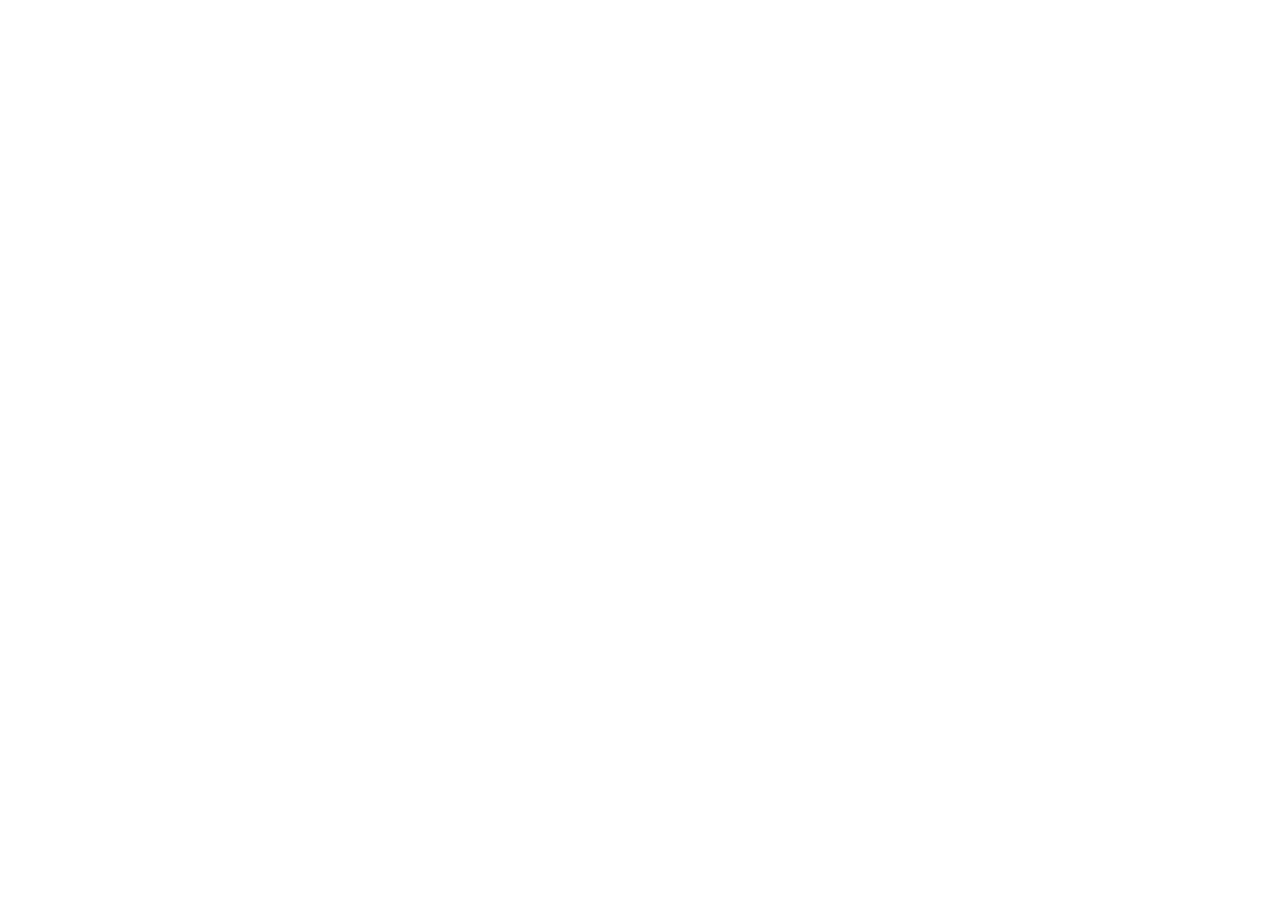
==== index.html @ d758c3ce "Add files via upload" ====
<!DOCTYPE html>
<html lang="en">
<head>
  <meta charset="UTF-8" />
  <meta name="viewport" content="width=device-width, initial-scale=1.0" />
  <title>Rockdale MSP Launch Tracker</title>
  <script src="https://cdn.tailwindcss.com"></script>
  <script crossorigin src="https://unpkg.com/react@18/umd/react.production.min.js"></script>
  <script crossorigin src="https://unpkg.com/react-dom@18/umd/react-dom.production.min.js"></script>
  <script src="https://unpkg.com/@babel/standalone/babel.min.js"></script>
  <style>
    :root { color-scheme: light dark; }
    body { margin: 0; font-family: Inter, ui-sans-serif, system-ui, -apple-system, BlinkMacSystemFont, "Segoe UI", sans-serif; }
    .ring { transform: rotate(-90deg); }
    .confetti-piece { position: fixed; top: -12px; width: 8px; height: 14px; opacity: .9; animation: fall 1100ms linear forwards; z-index: 9999; }
    @keyframes fall { to { transform: translateY(105vh) rotate(540deg); opacity: 0; } }
    @media print {
      .no-print { display: none !important; }
      body { background: white !important; color: black !important; }
      .print-card { break-inside: avoid; border: 1px solid #ddd !important; box-shadow: none !important; }
    }
  </style>
</head>
<body>
  <div id="root"></div>
  <script type="text/babel">
    const { useEffect, useMemo, useState } = React;
    const STORAGE_KEY = "rockdale-msp-launch-v1";

    const todayISO = () => new Date().toISOString().slice(0,10);
    const addDays = (iso, days) => {
      const d = new Date(iso + "T12:00:00");
      d.setDate(d.getDate() + days);
      return d.toISOString().slice(0,10);
    };
    const money = n => Number(n || 0).toLocaleString(undefined, { style: "currency", currency: "USD", maximumFractionDigits: 0 });
    const pct = (done, total) => total ? Math.round((done / total) * 100) : 0;

    const baseWeeks = [
      { id: 1, month: 1, title: "Legal & Business Setup", tasks: ["File Texas LLC", "Register EIN", "Open business checking account", "Secure GL + E&O insurance", "Purchase domain", "Set up Google Workspace", "Send MSA/SLA templates to attorney", "Contact Rockdale MDD", "Create bilingual business cards", "Contact Temple SBDC"] },
      { id: 2, month: 1, title: "Software Stack Setup", tasks: ["Create Pax8 distributor account", "Create HubSpot CRM account", "Set up QuickBooks Online", "Start Syncro trial", "Start Huntress trial / partner signup", "Order Acronis through Pax8", "Sign up for DNSFilter MSP account", "Sign up for Hudu", "Install Syncro agent on your own machines", "Test Huntress deployment through Syncro"] },
      { id: 3, month: 1, title: "Service Packages & Pricing", tasks: ["Define 2–3 service tiers", "Create Industrial Onboarding package", "Build one-page print brochure", "Confirm 60-mile service radius", "Choose primary niche vertical", "Write onboarding checklist", "Configure Syncro billing templates", "Configure HubSpot pipeline stages", "Draft proposal template"] },
      { id: 4, month: 1, title: "Go-to-Market & Local Outreach", tasks: ["Launch 5-page website", "Claim Google Business Profile", "Join Rockdale Chamber", "Contact Milam County EDC", "Contact Temple SBDC", "Build 40–60 prospect list", "Begin LinkedIn outreach", "Schedule 5–10 discovery calls", "Order vehicle branding design"] },
      { id: 5, month: 2, title: "Close First Clients", tasks: ["Run discovery calls", "Document prospect pain points", "Send proposals", "Target 1–3 signed agreements", "Prioritize construction, medical/dental, school-adjacent vendors", "Collect signed contracts", "Set up automated billing", "Set up ACH auto-pay", "Move won clients into Syncro"] },
      { id: 6, month: 2, title: "Onboard & Deliver", tasks: ["Perform on-site onboarding", "Deploy Syncro RMM agents", "Deploy Huntress EDR", "Deploy DNSFilter", "Deploy Acronis backup", "Verify first backup restore", "Document client environment in Hudu", "Run initial security assessment", "Document legacy hardware/software risks"] },
      { id: 7, month: 2, title: "Processes & Automation", tasks: ["Build Syncro patching policy", "Configure Huntress alert policies", "Create monthly client report template", "Build ticket triage SOP", "Create severity/response matrix", "Build Industrial IT pitch deck", "Attend Cameron/Taylor business events", "Add runbooks to Hudu", "Document Syncro automation scripts"] },
      { id: 8, month: 2, title: "Review & Scale Plan", tasks: ["Deliver first client QBR / 30-day check-in", "Ask for referrals", "Review MRR vs. stack costs", "Cut unused tools", "Assess solo endpoint capacity", "Plan first subcontractor or part-time tech", "Research A&M-Central Texas / Temple College candidates", "Update HubSpot with referrals", "Evaluate future NinjaOne + HaloPSA upgrade path"] }
    ];

    const baseBudget = [
      ["Texas LLC formation", 300, "one-time"], ["EIN registration", 0, "one-time"], ["Business insurance setup", 167, "monthly"], ["Domain + Google Workspace", 120, "yearly"], ["Business checking", 0, "one-time"], ["MSA/SLA attorney review", 350, "one-time"], ["Vehicle vinyl / branding", 1000, "one-time"], ["Website/domain/hosting", 200, "one-time"], ["Business cards / print collateral", 100, "one-time"], ["Pax8 distributor account", 0, "one-time"],
      ["Syncro", 159, "monthly"], ["Huntress", 150, "monthly"], ["DNSFilter", 150, "monthly"], ["Acronis via Pax8", 25, "monthly"], ["Hudu", 35, "monthly"], ["QuickBooks Online", 35, "monthly"], ["HubSpot CRM", 0, "monthly"], ["Google Workspace Business Starter", 8.4, "monthly"], ["Fuel / vehicle", 225, "monthly"], ["Chamber membership", 25, "monthly"]
    ].map((x, i) => ({ id: crypto.randomUUID(), name: x[0], estimated: x[1], actual: "", cadence: x[2], status: "pending", notes: "" }));

    const baseVendors = ["Pax8", "HubSpot CRM", "QuickBooks Online", "Syncro", "Huntress", "Acronis", "DNSFilter", "Hudu"].map((name, i) => ({ id: i + 1, name, status: "Not Started", signupDate: "", monthlyCost: [0,0,35,159,150,25,150,35][i], notes: "" }));
    const baseForms = ["Master Service Agreement", "Service Level Agreement", "Client Onboarding Questionnaire", "Network & Environment Assessment Form", "Monthly Client Report Template", "New User / Offboarding Request Form", "Incident Response Report", "Change Request / Approval Form"].map((name, i) => ({ id: i + 1, name, status: "Not Created", owner: "Ezekiel", updated: "", notes: "" }));

    const makeInitialState = () => ({
      theme: "dark",
      startDate: todayISO(),
      tasks: Object.fromEntries(baseWeeks.flatMap(w => w.tasks.map((_, i) => [`${w.id}-${i}`, false]))),
      notes: Object.fromEntries(baseWeeks.map(w => [w.id, ""])),
      budget: baseBudget,
      clients: [],
      vendors: baseVendors,
      forms: baseForms,
      lastCelebrated: []
    });

    function Ring({ label, value }) {
      const r = 42, c = 2 * Math.PI * r, dash = c - (value / 100) * c;
      return <div className="flex flex-col items-center gap-2">
        <svg width="112" height="112" className="ring"><circle cx="56" cy="56" r={r} stroke="currentColor" strokeOpacity=".12" strokeWidth="12" fill="none"/><circle cx="56" cy="56" r={r} stroke="currentColor" strokeWidth="12" fill="none" strokeDasharray={c} strokeDashoffset={dash} strokeLinecap="round"/></svg>
        <div className="-mt-20 mb-8 text-2xl font-black">{value}%</div><div className="text-sm font-semibold opacity-80">{label}</div>
      </div>;
    }
    function Progress({ value }) { return <div className="h-3 w-full rounded-full bg-black/10 dark:bg-white/10 overflow-hidden"><div className="h-full rounded-full bg-current" style={{width: `${Math.min(100, value)}%`}} /></div>; }
    function confetti() { for (let i=0;i<60;i++){ const el=document.createElement('div'); el.className='confetti-piece'; el.style.left=Math.random()*100+'vw'; el.style.background=['#22c55e','#38bdf8','#facc15','#f472b6'][i%4]; el.style.animationDelay=Math.random()*300+'ms'; document.body.appendChild(el); setTimeout(()=>el.remove(),1600); } }

    function App() {
      const [state, setState] = useState(() => { try { return JSON.parse(localStorage.getItem(STORAGE_KEY)) || makeInitialState(); } catch { return makeInitialState(); } });
      const [tab, setTab] = useState("Dashboard");
      useEffect(() => localStorage.setItem(STORAGE_KEY, JSON.stringify(state)), [state]);
      useEffect(() => { document.documentElement.classList.toggle('dark', state.theme === 'dark'); }, [state.theme]);

      const stats = useMemo(() => {
        const allTasks = baseWeeks.flatMap(w => w.tasks.map((_, i) => `${w.id}-${i}`));
        const done = allTasks.filter(k => state.tasks[k]).length;
        const m1Keys = baseWeeks.filter(w => w.month === 1).flatMap(w => w.tasks.map((_, i) => `${w.id}-${i}`));
        const m2Keys = baseWeeks.filter(w => w.month === 2).flatMap(w => w.tasks.map((_, i) => `${w.id}-${i}`));
        const mrr = state.clients.reduce((a,c)=>a+Number(c.value||0),0);
        const projected = state.budget.reduce((a,b)=>a+Number(b.estimated||0),0);
        const spent = state.budget.filter(b=>b.status==='paid').reduce((a,b)=>a+Number(b.actual || b.estimated || 0),0);
        return { done, total: allTasks.length, overall: pct(done, allTasks.length), m1: pct(m1Keys.filter(k=>state.tasks[k]).length, m1Keys.length), m2: pct(m2Keys.filter(k=>state.tasks[k]).length, m2Keys.length), mrr, projected, spent };
      }, [state]);

      useEffect(() => {
        const wins = [];
        baseWeeks.forEach(w => { if (pct(w.tasks.filter((_,i)=>state.tasks[`${w.id}-${i}`]).length, w.tasks.length) === 100) wins.push(`week-${w.id}`); });
        [[1100,'break-even'],[3000,'3k'],[8000,'8k']].forEach(([target,id]) => { if (stats.mrr >= target) wins.push(`mrr-${id}`); });
        const fresh = wins.filter(w => !state.lastCelebrated.includes(w));
        if (fresh.length) { confetti(); setState(s => ({...s, lastCelebrated: [...new Set([...s.lastCelebrated, ...fresh])]})); }
      }, [stats.mrr, stats.overall]);

      const update = fn => setState(s => ({...s, ...fn(s)}));
      const tabs = ["Dashboard","Timeline","Budget","MRR","Vendors","Forms","Notes"];
      const downloadJSON = () => { const blob = new Blob([JSON.stringify(state,null,2)], {type:'application/json'}); const a=document.createElement('a'); a.href=URL.createObjectURL(blob); a.download=`rockdale-msp-progress-${todayISO()}.json`; a.click(); URL.revokeObjectURL(a.href); };
      const importJSON = e => { const f=e.target.files[0]; if(!f) return; const r=new FileReader(); r.onload=()=>{ try { setState(JSON.parse(r.result)); } catch { alert('Invalid JSON backup.'); } }; r.readAsText(f); };

      return <main className="min-h-screen bg-slate-100 text-slate-950 dark:bg-slate-950 dark:text-slate-100">
        <header className="sticky top-0 z-20 border-b border-black/10 dark:border-white/10 bg-white/85 dark:bg-slate-950/85 backdrop-blur no-print">
          <div className="mx-auto max-w-7xl px-4 py-4 flex flex-col gap-3 lg:flex-row lg:items-center lg:justify-between">
            <div><h1 className="text-2xl font-black tracking-tight">Rockdale MSP Launch Tracker</h1><p className="text-sm opacity-70">60-day launch plan · localStorage powered · GitHub Pages ready</p></div>
            <div className="flex flex-wrap gap-2">{tabs.map(t=><button key={t} onClick={()=>setTab(t)} className={`rounded-xl px-3 py-2 text-sm font-bold ${tab===t?'bg-slate-950 text-white dark:bg-white dark:text-slate-950':'bg-black/5 dark:bg-white/10'}`}>{t}</button>)}<button onClick={()=>update(s=>({theme:s.theme==='dark'?'light':'dark'}))} className="rounded-xl px-3 py-2 text-sm font-bold bg-black/5 dark:bg-white/10">{state.theme==='dark'?'Light':'Dark'}</button></div>
          </div>
        </header>
        <section className="mx-auto max-w-7xl px-4 py-6 space-y-6">
          <Summary stats={stats} />
          {tab === "Dashboard" && <Dashboard stats={stats} state={state} setTab={setTab} />}
          {tab === "Timeline" && <Timeline state={state} update={update} />}
          {tab === "Budget" && <Budget state={state} update={update} stats={stats} />}
          {tab === "MRR" && <MRR state={state} update={update} stats={stats} />}
          {tab === "Vendors" && <Vendors state={state} update={update} />}
          {tab === "Forms" && <Forms state={state} update={update} />}
          {tab === "Notes" && <Notes state={state} update={update} />}
          <div className="print-card rounded-3xl bg-white dark:bg-white/5 shadow-sm border border-black/5 dark:border-white/10 p-5 no-print">
            <h2 className="text-xl font-black mb-3">Data Controls</h2>
            <p className="text-sm opacity-75 mb-4">Progress is stored only in this browser. Export a JSON backup before switching devices or clearing browser data.</p>
            <div className="flex flex-wrap gap-3"><button onClick={downloadJSON} className="rounded-xl bg-emerald-600 px-4 py-2 font-bold text-white">Export progress JSON</button><label className="rounded-xl bg-sky-600 px-4 py-2 font-bold text-white cursor-pointer">Import progress JSON<input type="file" accept="application/json" onChange={importJSON} className="hidden" /></label><button onClick={()=>window.print()} className="rounded-xl bg-indigo-600 px-4 py-2 font-bold text-white">Print / PDF snapshot</button><button onClick={()=>confirm('Reset all progress?')&&setState(makeInitialState())} className="rounded-xl bg-rose-600 px-4 py-2 font-bold text-white">Reset</button></div>
          </div>
        </section>
      </main>;
    }

    function Summary({stats}) { return <div className="grid gap-4 md:grid-cols-4"><Card title="Overall Progress" value={`${stats.done}/${stats.total}`} sub={`${stats.overall}% complete`} /><Card title="Current MRR" value={money(stats.mrr)} sub={`${pct(stats.mrr,3000)}% of $3K target`} /><Card title="Projected Cost" value={money(stats.projected)} sub="Startup + monthly planning" /><Card title="Paid So Far" value={money(stats.spent)} sub="Marked paid in budget" /></div>; }
    function Card({title,value,sub}) { return <div className="print-card rounded-3xl bg-white dark:bg-white/5 shadow-sm border border-black/5 dark:border-white/10 p-5"><p className="text-sm font-bold opacity-60">{title}</p><p className="text-3xl font-black mt-2">{value}</p><p className="text-sm opacity-70 mt-1">{sub}</p></div>; }
    function Dashboard({stats,state,setTab}) { return <div className="grid gap-6 lg:grid-cols-3"><div className="print-card rounded-3xl bg-white dark:bg-white/5 p-6 border border-black/5 dark:border-white/10 lg:col-span-2"><h2 className="text-xl font-black mb-5">Month Progress</h2><div className="grid gap-6 md:grid-cols-3"><Ring label="Overall" value={stats.overall}/><Ring label="Month 1" value={stats.m1}/><Ring label="Month 2" value={stats.m2}/></div></div><div className="print-card rounded-3xl bg-white dark:bg-white/5 p-6 border border-black/5 dark:border-white/10"><h2 className="text-xl font-black mb-4">MRR Targets</h2><Target label="Break-even" current={stats.mrr} target={1100}/><Target label="Day 60 minimum" current={stats.mrr} target={3000}/><Target label="Stretch target" current={stats.mrr} target={8000}/><button onClick={()=>setTab('MRR')} className="mt-5 rounded-xl bg-slate-950 px-4 py-2 text-white dark:bg-white dark:text-slate-950 font-bold">Log Client</button></div></div>; }
    function Target({label,current,target}) { const v=pct(current,target); return <div className="mb-4"><div className="mb-1 flex justify-between text-sm font-bold"><span>{label}</span><span>{money(current)} / {money(target)}</span></div><Progress value={v}/></div>; }
    function Timeline({state,update}) { return <div className="space-y-5"><div className="print-card rounded-3xl bg-white dark:bg-white/5 p-5 border border-black/5 dark:border-white/10"><label className="font-black">Week 1 Start Date </label><input type="date" value={state.startDate} onChange={e=>update(()=>({startDate:e.target.value}))} className="ml-3 rounded-xl border border-black/10 bg-transparent px-3 py-2" /><p className="mt-2 text-sm opacity-70">Changing Week 1 shifts all downstream weeks automatically.</p></div><div className="grid gap-5 lg:grid-cols-2">{baseWeeks.map(w=><WeekCard key={w.id} week={w} state={state} update={update}/>)}</div></div>; }
    function WeekCard({week,state,update}) { const done=week.tasks.filter((_,i)=>state.tasks[`${week.id}-${i}`]).length; const start=addDays(state.startDate,(week.id-1)*7); const end=addDays(start,6); return <div className="print-card rounded-3xl bg-white dark:bg-white/5 p-5 border border-black/5 dark:border-white/10"><div className="flex justify-between gap-3"><div><p className="text-sm font-bold opacity-60">Week {week.id} · Month {week.month}</p><h3 className="text-xl font-black">{week.title}</h3><p className="text-sm opacity-70">{start} to {end}</p></div><div className="text-right font-black">{done}/{week.tasks.length}</div></div><div className="my-4"><Progress value={pct(done,week.tasks.length)}/></div><div className="space-y-2">{week.tasks.map((t,i)=><label key={t} className="flex gap-3 rounded-xl p-2 hover:bg-black/5 dark:hover:bg-white/10"><input type="checkbox" checked={!!state.tasks[`${week.id}-${i}`]} onChange={e=>update(s=>({tasks:{...s.tasks,[`${week.id}-${i}`]:e.target.checked}}))}/><span>{t}</span></label>)}</div></div>; }
    function Budget({state,update,stats}) { return <div className="print-card rounded-3xl bg-white dark:bg-white/5 p-5 border border-black/5 dark:border-white/10 overflow-x-auto"><h2 className="text-xl font-black mb-4">Budget Tracker</h2><table className="w-full min-w-[820px] text-sm"><thead><tr className="text-left opacity-70"><th>Expense</th><th>Cadence</th><th>Estimated</th><th>Actual</th><th>Status</th><th>Notes</th></tr></thead><tbody>{state.budget.map(b=><tr key={b.id} className="border-t border-black/5 dark:border-white/10"><td className="py-2 font-bold">{b.name}</td><td>{b.cadence}</td><td>{money(b.estimated)}</td><td><input type="number" value={b.actual} onChange={e=>update(s=>({budget:s.budget.map(x=>x.id===b.id?{...x,actual:e.target.value}:x)}))} className="w-24 rounded-lg bg-black/5 dark:bg-white/10 px-2 py-1"/></td><td><select value={b.status} onChange={e=>update(s=>({budget:s.budget.map(x=>x.id===b.id?{...x,status:e.target.value}:x)}))} className="rounded-lg bg-black/5 dark:bg-white/10 px-2 py-1"><option>pending</option><option>paid</option></select></td><td><input value={b.notes} onChange={e=>update(s=>({budget:s.budget.map(x=>x.id===b.id?{...x,notes:e.target.value}:x)}))} className="w-full rounded-lg bg-black/5 dark:bg-white/10 px-2 py-1"/></td></tr>)}</tbody></table><p className="mt-4 font-bold">Projected: {money(stats.projected)} · Paid: {money(stats.spent)}</p></div>; }
    function MRR({state,update,stats}) { const add=()=>update(s=>({clients:[...s.clients,{id:crypto.randomUUID(),name:'',vertical:'construction',endpoints:'',value:'',status:'Prospect',notes:''}]})); return <div className="space-y-5"><div className="print-card rounded-3xl bg-white dark:bg-white/5 p-5 border border-black/5 dark:border-white/10"><h2 className="text-xl font-black mb-4">MRR Tracker</h2><Target label="Break-even" current={stats.mrr} target={1100}/><Target label="$3K Day 60 target" current={stats.mrr} target={3000}/><Target label="$8K stretch target" current={stats.mrr} target={8000}/><button onClick={add} className="mt-3 rounded-xl bg-emerald-600 px-4 py-2 font-bold text-white">Add Client</button></div><div className="grid gap-4">{state.clients.map(c=><div key={c.id} className="print-card rounded-3xl bg-white dark:bg-white/5 p-5 border border-black/5 dark:border-white/10 grid gap-3 md:grid-cols-6"><input placeholder="Client name" value={c.name} onChange={e=>update(s=>({clients:s.clients.map(x=>x.id===c.id?{...x,name:e.target.value}:x)}))} className="rounded-xl bg-black/5 dark:bg-white/10 px-3 py-2 md:col-span-2"/><select value={c.vertical} onChange={e=>update(s=>({clients:s.clients.map(x=>x.id===c.id?{...x,vertical:e.target.value}:x)}))} className="rounded-xl bg-black/5 dark:bg-white/10 px-3 py-2"><option>construction</option><option>medical/dental</option><option>retail</option><option>agriculture</option><option>industrial</option><option>other</option></select><input placeholder="Endpoints" type="number" value={c.endpoints} onChange={e=>update(s=>({clients:s.clients.map(x=>x.id===c.id?{...x,endpoints:e.target.value}:x)}))} className="rounded-xl bg-black/5 dark:bg-white/10 px-3 py-2"/><input placeholder="Monthly $" type="number" value={c.value} onChange={e=>update(s=>({clients:s.clients.map(x=>x.id===c.id?{...x,value:e.target.value}:x)}))} className="rounded-xl bg-black/5 dark:bg-white/10 px-3 py-2"/><select value={c.status} onChange={e=>update(s=>({clients:s.clients.map(x=>x.id===c.id?{...x,status:e.target.value}:x)}))} className="rounded-xl bg-black/5 dark:bg-white/10 px-3 py-2"><option>Prospect</option><option>Proposal Sent</option><option>Signed</option><option>Onboarded</option></select><textarea placeholder="Notes" value={c.notes} onChange={e=>update(s=>({clients:s.clients.map(x=>x.id===c.id?{...x,notes:e.target.value}:x)}))} className="rounded-xl bg-black/5 dark:bg-white/10 px-3 py-2 md:col-span-6"/></div>)}</div></div>; }
    function Vendors({state,update}) { return <Checklist title="Vendor Checklist" items={state.vendors} statuses={["Not Started","Trial","Active","Paused","Rejected"]} update={(items)=>update(()=>({vendors:items}))} fields={["signupDate","monthlyCost","notes"]}/>; }
    function Forms({state,update}) { return <Checklist title="Forms Checklist" items={state.forms} statuses={["Not Created","Draft","Attorney Reviewed","Final","In Use"]} update={(items)=>update(()=>({forms:items}))} fields={["owner","updated","notes"]}/>; }
    function Checklist({title,items,statuses,update,fields}) { const change=(id,k,v)=>update(items.map(x=>x.id===id?{...x,[k]:v}:x)); return <div className="print-card rounded-3xl bg-white dark:bg-white/5 p-5 border border-black/5 dark:border-white/10 overflow-x-auto"><h2 className="text-xl font-black mb-4">{title}</h2><table className="w-full min-w-[760px] text-sm"><thead><tr className="text-left opacity-70"><th>Name</th><th>Status</th>{fields.map(f=><th key={f}>{f}</th>)}</tr></thead><tbody>{items.map(it=><tr key={it.id} className="border-t border-black/5 dark:border-white/10"><td className="py-2 font-bold">{it.name}</td><td><select value={it.status} onChange={e=>change(it.id,'status',e.target.value)} className="rounded-lg bg-black/5 dark:bg-white/10 px-2 py-1">{statuses.map(s=><option key={s}>{s}</option>)}</select></td>{fields.map(f=><td key={f}><input type={f.toLowerCase().includes('date')||f==='updated'?'date':f==='monthlyCost'?'number':'text'} value={it[f]||''} onChange={e=>change(it.id,f,e.target.value)} className="w-full rounded-lg bg-black/5 dark:bg-white/10 px-2 py-1"/></td>)}</tr>)}</tbody></table></div>; }
    function Notes({state,update}) { return <div className="grid gap-5 lg:grid-cols-2">{baseWeeks.map(w=><div key={w.id} className="print-card rounded-3xl bg-white dark:bg-white/5 p-5 border border-black/5 dark:border-white/10"><h3 className="text-xl font-black">Week {w.id}: {w.title}</h3><textarea rows="8" value={state.notes[w.id]||''} onChange={e=>update(s=>({notes:{...s.notes,[w.id]:e.target.value}}))} placeholder="What happened this week? Wins, blockers, lessons learned..." className="mt-3 w-full rounded-2xl bg-black/5 dark:bg-white/10 px-4 py-3"/></div>)}</div>; }

    ReactDOM.createRoot(document.getElementById('root')).render(<App />);
  </script>
</body>
</html>
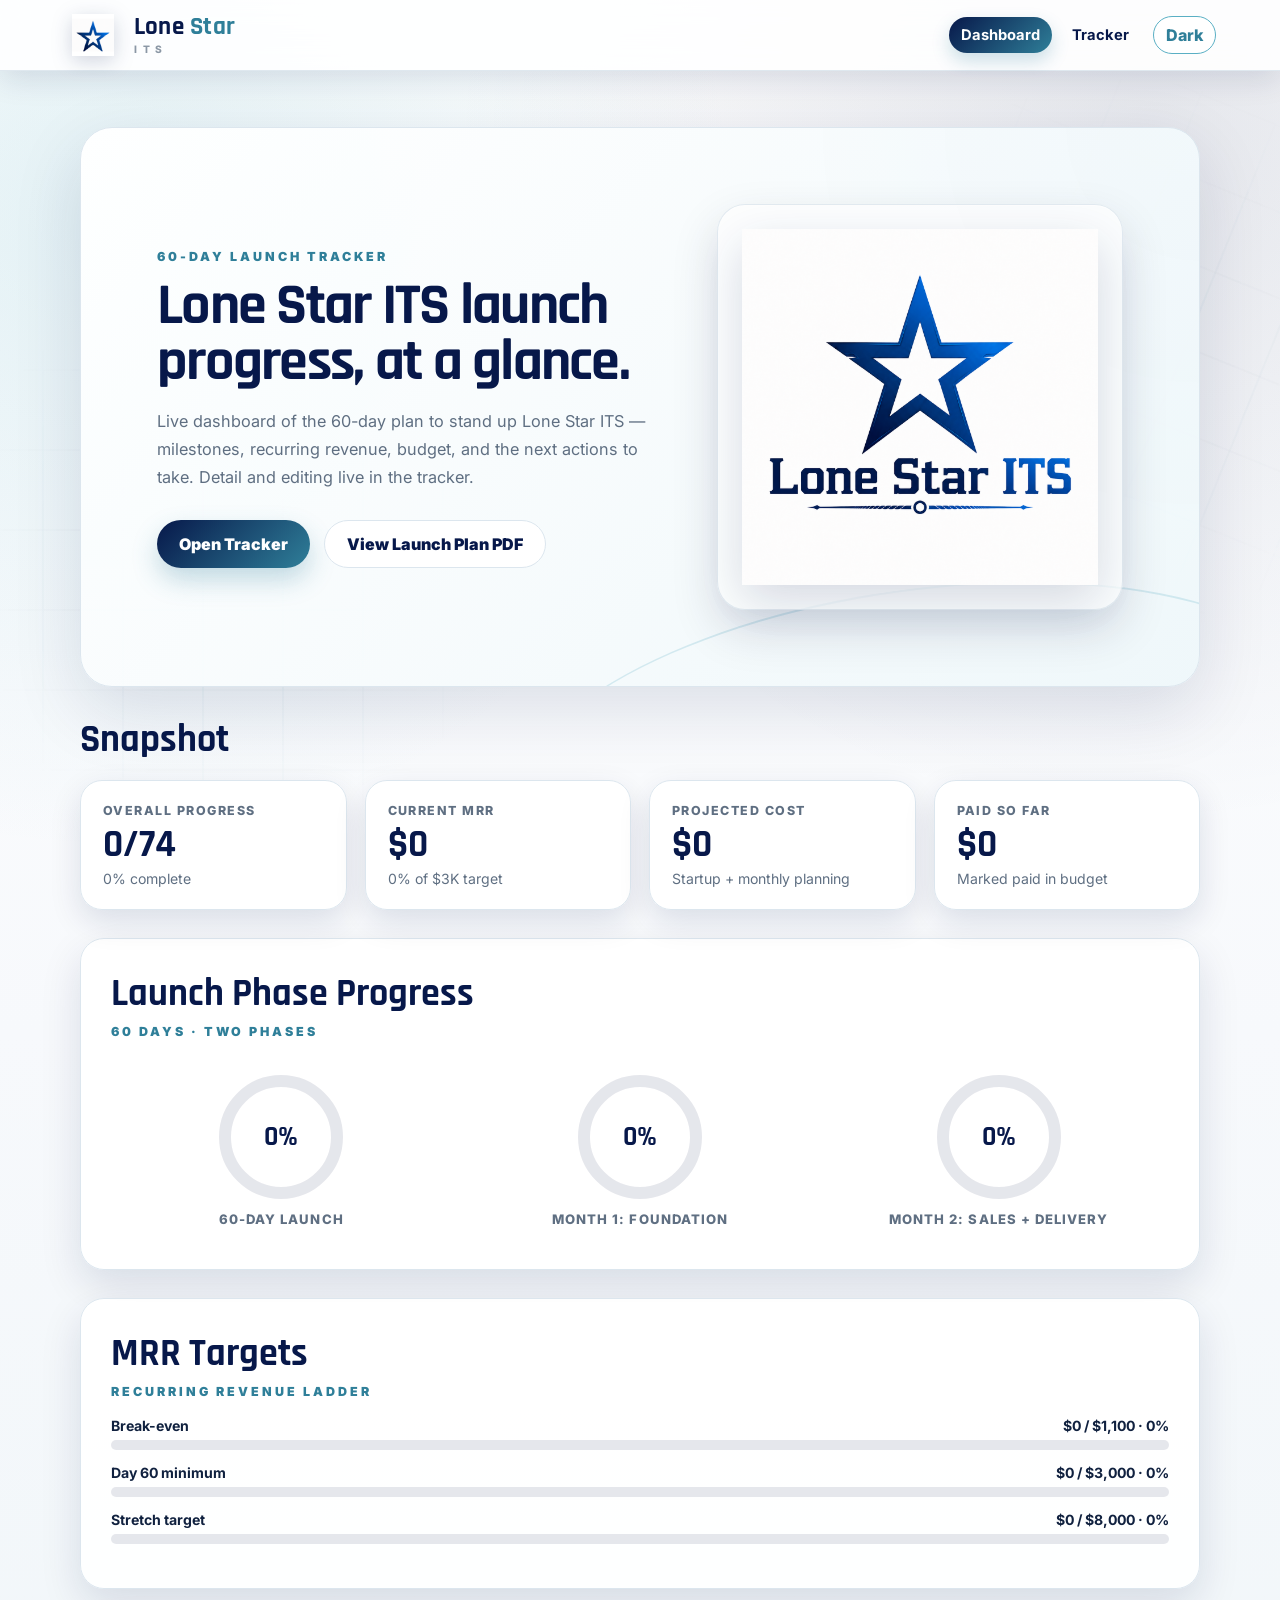
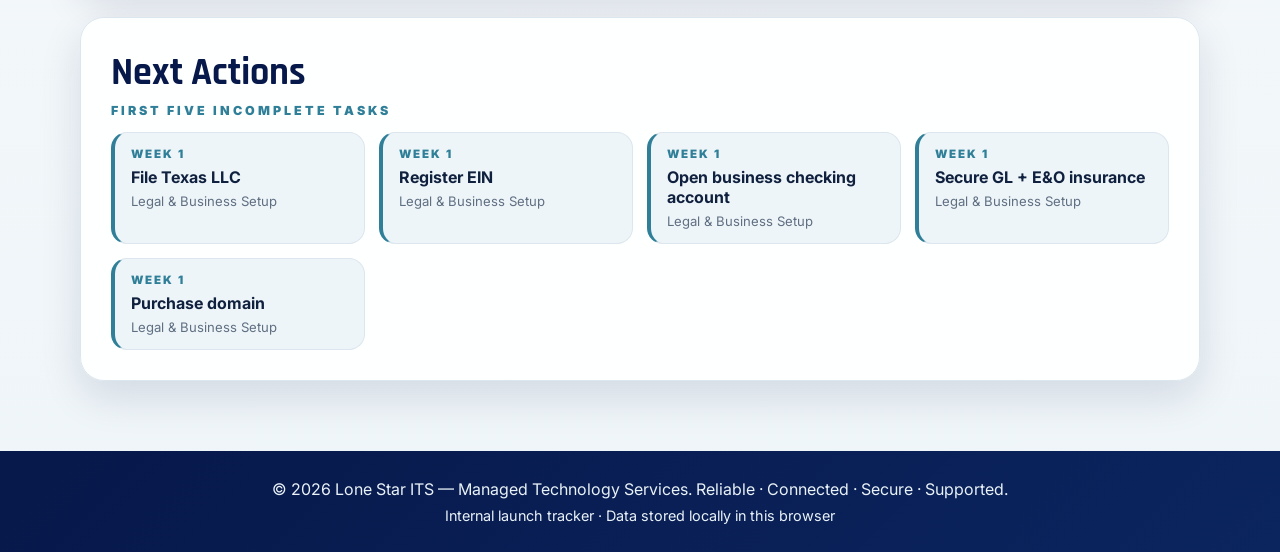
==== commit 79104814: "feat: rebrand to Lone Star ITS and split into dashboard + tracker pages Rebrand the launch tracker f" ====
--- a/index.html
+++ b/index.html
@@ -3,149 +3,235 @@
 <head>
   <meta charset="UTF-8" />
   <meta name="viewport" content="width=device-width, initial-scale=1.0" />
-  <title>Rockdale MSP Launch Tracker</title>
-  <script src="https://cdn.tailwindcss.com"></script>
-  <script crossorigin src="https://unpkg.com/react@18/umd/react.production.min.js"></script>
-  <script crossorigin src="https://unpkg.com/react-dom@18/umd/react-dom.production.min.js"></script>
-  <script src="https://unpkg.com/@babel/standalone/babel.min.js"></script>
-  <style>
-    :root { color-scheme: light dark; }
-    body { margin: 0; font-family: Inter, ui-sans-serif, system-ui, -apple-system, BlinkMacSystemFont, "Segoe UI", sans-serif; }
-    .ring { transform: rotate(-90deg); }
-    .confetti-piece { position: fixed; top: -12px; width: 8px; height: 14px; opacity: .9; animation: fall 1100ms linear forwards; z-index: 9999; }
-    @keyframes fall { to { transform: translateY(105vh) rotate(540deg); opacity: 0; } }
-    @media print {
-      .no-print { display: none !important; }
-      body { background: white !important; color: black !important; }
-      .print-card { break-inside: avoid; border: 1px solid #ddd !important; box-shadow: none !important; }
-    }
-  </style>
+  <title>Lone Star ITS | Launch Tracker Dashboard</title>
+  <meta name="description" content="Internal 60-day launch progress dashboard for Lone Star ITS managed technology services." />
+  <link rel="icon" type="image/png" href="logo-mark.png" />
+  <link href="https://fonts.googleapis.com/css2?family=Inter:wght@400;500;600;700;800&family=Rajdhani:wght@600;700&display=swap" rel="stylesheet">
+  <link rel="stylesheet" href="style.css" />
 </head>
 <body>
-  <div id="root"></div>
-  <script type="text/babel">
-    const { useEffect, useMemo, useState } = React;
-    const STORAGE_KEY = "rockdale-msp-launch-v1";
-
-    const todayISO = () => new Date().toISOString().slice(0,10);
-    const addDays = (iso, days) => {
-      const d = new Date(iso + "T12:00:00");
-      d.setDate(d.getDate() + days);
-      return d.toISOString().slice(0,10);
-    };
-    const money = n => Number(n || 0).toLocaleString(undefined, { style: "currency", currency: "USD", maximumFractionDigits: 0 });
-    const pct = (done, total) => total ? Math.round((done / total) * 100) : 0;
-
-    const baseWeeks = [
-      { id: 1, month: 1, title: "Legal & Business Setup", tasks: ["File Texas LLC", "Register EIN", "Open business checking account", "Secure GL + E&O insurance", "Purchase domain", "Set up Google Workspace", "Send MSA/SLA templates to attorney", "Contact Rockdale MDD", "Create bilingual business cards", "Contact Temple SBDC"] },
-      { id: 2, month: 1, title: "Software Stack Setup", tasks: ["Create Pax8 distributor account", "Create HubSpot CRM account", "Set up QuickBooks Online", "Start Syncro trial", "Start Huntress trial / partner signup", "Order Acronis through Pax8", "Sign up for DNSFilter MSP account", "Sign up for Hudu", "Install Syncro agent on your own machines", "Test Huntress deployment through Syncro"] },
-      { id: 3, month: 1, title: "Service Packages & Pricing", tasks: ["Define 2–3 service tiers", "Create Industrial Onboarding package", "Build one-page print brochure", "Confirm 60-mile service radius", "Choose primary niche vertical", "Write onboarding checklist", "Configure Syncro billing templates", "Configure HubSpot pipeline stages", "Draft proposal template"] },
-      { id: 4, month: 1, title: "Go-to-Market & Local Outreach", tasks: ["Launch 5-page website", "Claim Google Business Profile", "Join Rockdale Chamber", "Contact Milam County EDC", "Contact Temple SBDC", "Build 40–60 prospect list", "Begin LinkedIn outreach", "Schedule 5–10 discovery calls", "Order vehicle branding design"] },
-      { id: 5, month: 2, title: "Close First Clients", tasks: ["Run discovery calls", "Document prospect pain points", "Send proposals", "Target 1–3 signed agreements", "Prioritize construction, medical/dental, school-adjacent vendors", "Collect signed contracts", "Set up automated billing", "Set up ACH auto-pay", "Move won clients into Syncro"] },
-      { id: 6, month: 2, title: "Onboard & Deliver", tasks: ["Perform on-site onboarding", "Deploy Syncro RMM agents", "Deploy Huntress EDR", "Deploy DNSFilter", "Deploy Acronis backup", "Verify first backup restore", "Document client environment in Hudu", "Run initial security assessment", "Document legacy hardware/software risks"] },
-      { id: 7, month: 2, title: "Processes & Automation", tasks: ["Build Syncro patching policy", "Configure Huntress alert policies", "Create monthly client report template", "Build ticket triage SOP", "Create severity/response matrix", "Build Industrial IT pitch deck", "Attend Cameron/Taylor business events", "Add runbooks to Hudu", "Document Syncro automation scripts"] },
-      { id: 8, month: 2, title: "Review & Scale Plan", tasks: ["Deliver first client QBR / 30-day check-in", "Ask for referrals", "Review MRR vs. stack costs", "Cut unused tools", "Assess solo endpoint capacity", "Plan first subcontractor or part-time tech", "Research A&M-Central Texas / Temple College candidates", "Update HubSpot with referrals", "Evaluate future NinjaOne + HaloPSA upgrade path"] }
+<header class="site-header">
+  <a class="brand" href="index.html" aria-label="Lone Star ITS home">
+    <img src="logo-mark.png" alt="Lone Star ITS blue star logo mark">
+    <span class="brand-copy"><strong><span>Lone</span> Star</strong><small>ITS</small></span>
+  </a>
+  <div class="header-right">
+    <nav id="main-nav">
+      <a class="active" href="index.html">Dashboard</a>
+      <a href="tracker.html">Tracker</a>
+    </nav>
+    <button class="dark-toggle" id="dark-mode-toggle">Dark</button>
+    <button class="hamburger" id="hamburger" aria-label="Menu">
+      <span></span><span></span><span></span>
+    </button>
+  </div>
+</header>
+
+<section class="hero fade-in">
+  <div class="hero-text slide-up">
+    <p class="eyebrow">60-Day Launch Tracker</p>
+    <h1>Lone Star ITS launch progress, at a glance.</h1>
+    <p>Live dashboard of the 60-day plan to stand up Lone Star ITS — milestones, recurring revenue, budget, and the next actions to take. Detail and editing live in the tracker.</p>
+    <div class="hero-actions">
+      <a class="btn primary" href="tracker.html">Open Tracker</a>
+      <a class="btn secondary" href="rockdale_msp_launch_plan.pdf">View Launch Plan PDF</a>
+    </div>
+  </div>
+  <div class="hero-logo-panel" aria-label="Lone Star ITS logo">
+    <img src="logo.png" alt="Lone Star ITS logo">
+  </div>
+</section>
+
+<main>
+  <!-- Reusable SVG gradient for progress rings -->
+  <svg width="0" height="0" style="position:absolute" aria-hidden="true">
+    <defs>
+      <linearGradient id="ringGradient" x1="0%" y1="0%" x2="100%" y2="0%">
+        <stop offset="0%" stop-color="#07184a" />
+        <stop offset="100%" stop-color="#5aafc4" />
+      </linearGradient>
+    </defs>
+  </svg>
+
+  <section class="section">
+    <h2 class="section-title">Snapshot</h2>
+    <div class="metric-grid" id="metric-grid">
+      <div class="metric-card"><div class="label">Overall Progress</div><div class="value" id="m-overall">0/0</div><div class="sub" id="m-overall-sub">0% complete</div></div>
+      <div class="metric-card"><div class="label">Current MRR</div><div class="value" id="m-mrr">$0</div><div class="sub" id="m-mrr-sub">0% of $3K target</div></div>
+      <div class="metric-card"><div class="label">Projected Cost</div><div class="value" id="m-projected">$0</div><div class="sub">Startup + monthly planning</div></div>
+      <div class="metric-card"><div class="label">Paid So Far</div><div class="value" id="m-paid">$0</div><div class="sub">Marked paid in budget</div></div>
+    </div>
+  </section>
+
+  <section class="section">
+    <div class="surface">
+      <h2 class="section-title" style="margin-bottom:6px;">Launch Phase Progress</h2>
+      <p class="eyebrow">60 days · two phases</p>
+      <div class="ring-grid">
+        <div class="ring-card">
+          <div class="ring-wrap">
+            <svg viewBox="0 0 132 132"><circle class="ring-track" cx="66" cy="66" r="56" fill="none" stroke-width="12"/><circle class="ring-bar" id="ring-overall" cx="66" cy="66" r="56" fill="none" stroke-width="12" stroke-linecap="round" stroke-dasharray="351.86" stroke-dashoffset="351.86"/></svg>
+            <div class="ring-pct" id="ring-overall-pct">0%</div>
+          </div>
+          <div class="ring-label">60-Day Launch</div>
+        </div>
+        <div class="ring-card">
+          <div class="ring-wrap">
+            <svg viewBox="0 0 132 132"><circle class="ring-track" cx="66" cy="66" r="56" fill="none" stroke-width="12"/><circle class="ring-bar" id="ring-m1" cx="66" cy="66" r="56" fill="none" stroke-width="12" stroke-linecap="round" stroke-dasharray="351.86" stroke-dashoffset="351.86"/></svg>
+            <div class="ring-pct" id="ring-m1-pct">0%</div>
+          </div>
+          <div class="ring-label">Month 1: Foundation</div>
+        </div>
+        <div class="ring-card">
+          <div class="ring-wrap">
+            <svg viewBox="0 0 132 132"><circle class="ring-track" cx="66" cy="66" r="56" fill="none" stroke-width="12"/><circle class="ring-bar" id="ring-m2" cx="66" cy="66" r="56" fill="none" stroke-width="12" stroke-linecap="round" stroke-dasharray="351.86" stroke-dashoffset="351.86"/></svg>
+            <div class="ring-pct" id="ring-m2-pct">0%</div>
+          </div>
+          <div class="ring-label">Month 2: Sales + Delivery</div>
+        </div>
+      </div>
+    </div>
+  </section>
+
+  <section class="section">
+    <div class="surface">
+      <h2 class="section-title" style="margin-bottom:6px;">MRR Targets</h2>
+      <p class="eyebrow">Recurring revenue ladder</p>
+      <div style="margin-top:18px;" id="mrr-targets"></div>
+    </div>
+  </section>
+
+  <section class="section">
+    <div class="surface">
+      <h2 class="section-title" style="margin-bottom:6px;">Next Actions</h2>
+      <p class="eyebrow">First five incomplete tasks</p>
+      <ol class="next-actions" id="next-actions"></ol>
+    </div>
+  </section>
+</main>
+
+<footer class="site-footer">
+  <p>© 2026 Lone Star ITS — Managed Technology Services. Reliable · Connected · Secure · Supported.</p>
+  <p class="footer-links">Internal launch tracker · Data stored locally in this browser</p>
+</footer>
+
+<script src="data.js"></script>
+<script>
+  const STORAGE_KEY = 'rockdale-msp-launch-v1';
+  const WEEKS = window.LSI_WEEKS || [];
+
+  const money = n => Number(n || 0).toLocaleString(undefined, { style: 'currency', currency: 'USD', maximumFractionDigits: 0 });
+  const pct = (done, total) => total ? Math.round((done / total) * 100) : 0;
+
+  function readState() {
+    try {
+      const raw = localStorage.getItem(STORAGE_KEY);
+      if (!raw) return null;
+      return JSON.parse(raw);
+    } catch { return null; }
+  }
+
+  function computeStats(state) {
+    const tasks = (state && state.tasks) || {};
+    let total = 0, done = 0, m1Total = 0, m1Done = 0, m2Total = 0, m2Done = 0;
+    WEEKS.forEach(w => {
+      w.tasks.forEach((_, i) => {
+        const k = `${w.id}-${i}`;
+        total++;
+        if (w.month === 1) m1Total++; else m2Total++;
+        if (tasks[k]) {
+          done++;
+          if (w.month === 1) m1Done++; else m2Done++;
+        }
+      });
+    });
+    const clients = Array.isArray(state && state.clients) ? state.clients : [];
+    const mrr = clients.reduce((a, c) => a + Number(c.value || 0), 0);
+    const budget = Array.isArray(state && state.budget) ? state.budget : [];
+    const projected = budget.reduce((a, b) => a + Number(b.estimated || 0), 0);
+    const spent = budget.filter(b => b.status === 'paid').reduce((a, b) => a + Number(b.actual || b.estimated || 0), 0);
+    return { total, done, m1: pct(m1Done, m1Total), m2: pct(m2Done, m2Total), overall: pct(done, total), mrr, projected, spent };
+  }
+
+  function nextActions(state, limit = 5) {
+    const tasks = (state && state.tasks) || {};
+    const out = [];
+    for (const w of WEEKS) {
+      for (let i = 0; i < w.tasks.length; i++) {
+        const k = `${w.id}-${i}`;
+        if (!tasks[k]) {
+          out.push({ week: w.id, title: w.title, task: w.tasks[i] });
+          if (out.length >= limit) return out;
+        }
+      }
+    }
+    return out;
+  }
+
+  function setRing(id, pctValue) {
+    const r = 56;
+    const c = 2 * Math.PI * r;
+    const off = c - (pctValue / 100) * c;
+    const ring = document.getElementById(id);
+    if (ring) ring.setAttribute('stroke-dashoffset', off.toFixed(2));
+    const pctEl = document.getElementById(`${id}-pct`);
+    if (pctEl) pctEl.textContent = `${pctValue}%`;
+  }
+
+  function renderTargets(mrr) {
+    const targets = [
+      { label: 'Break-even', value: 1100 },
+      { label: 'Day 60 minimum', value: 3000 },
+      { label: 'Stretch target', value: 8000 },
     ];
-
-    const baseBudget = [
-      ["Texas LLC formation", 300, "one-time"], ["EIN registration", 0, "one-time"], ["Business insurance setup", 167, "monthly"], ["Domain + Google Workspace", 120, "yearly"], ["Business checking", 0, "one-time"], ["MSA/SLA attorney review", 350, "one-time"], ["Vehicle vinyl / branding", 1000, "one-time"], ["Website/domain/hosting", 200, "one-time"], ["Business cards / print collateral", 100, "one-time"], ["Pax8 distributor account", 0, "one-time"],
-      ["Syncro", 159, "monthly"], ["Huntress", 150, "monthly"], ["DNSFilter", 150, "monthly"], ["Acronis via Pax8", 25, "monthly"], ["Hudu", 35, "monthly"], ["QuickBooks Online", 35, "monthly"], ["HubSpot CRM", 0, "monthly"], ["Google Workspace Business Starter", 8.4, "monthly"], ["Fuel / vehicle", 225, "monthly"], ["Chamber membership", 25, "monthly"]
-    ].map((x, i) => ({ id: crypto.randomUUID(), name: x[0], estimated: x[1], actual: "", cadence: x[2], status: "pending", notes: "" }));
-
-    const baseVendors = ["Pax8", "HubSpot CRM", "QuickBooks Online", "Syncro", "Huntress", "Acronis", "DNSFilter", "Hudu"].map((name, i) => ({ id: i + 1, name, status: "Not Started", signupDate: "", monthlyCost: [0,0,35,159,150,25,150,35][i], notes: "" }));
-    const baseForms = ["Master Service Agreement", "Service Level Agreement", "Client Onboarding Questionnaire", "Network & Environment Assessment Form", "Monthly Client Report Template", "New User / Offboarding Request Form", "Incident Response Report", "Change Request / Approval Form"].map((name, i) => ({ id: i + 1, name, status: "Not Created", owner: "Ezekiel", updated: "", notes: "" }));
-
-    const makeInitialState = () => ({
-      theme: "dark",
-      startDate: todayISO(),
-      tasks: Object.fromEntries(baseWeeks.flatMap(w => w.tasks.map((_, i) => [`${w.id}-${i}`, false]))),
-      notes: Object.fromEntries(baseWeeks.map(w => [w.id, ""])),
-      budget: baseBudget,
-      clients: [],
-      vendors: baseVendors,
-      forms: baseForms,
-      lastCelebrated: []
-    });
-
-    function Ring({ label, value }) {
-      const r = 42, c = 2 * Math.PI * r, dash = c - (value / 100) * c;
-      return <div className="flex flex-col items-center gap-2">
-        <svg width="112" height="112" className="ring"><circle cx="56" cy="56" r={r} stroke="currentColor" strokeOpacity=".12" strokeWidth="12" fill="none"/><circle cx="56" cy="56" r={r} stroke="currentColor" strokeWidth="12" fill="none" strokeDasharray={c} strokeDashoffset={dash} strokeLinecap="round"/></svg>
-        <div className="-mt-20 mb-8 text-2xl font-black">{value}%</div><div className="text-sm font-semibold opacity-80">{label}</div>
-      </div>;
+    const html = targets.map(t => {
+      const v = Math.min(100, pct(mrr, t.value));
+      return `
+        <div class="target-row">
+          <div class="target-meta"><span>${t.label}</span><span>${money(mrr)} / ${money(t.value)} · ${v}%</span></div>
+          <div class="bar"><span style="width:${v}%"></span></div>
+        </div>`;
+    }).join('');
+    document.getElementById('mrr-targets').innerHTML = html;
+  }
+
+  function renderNextActions(actions) {
+    const el = document.getElementById('next-actions');
+    if (!actions.length) {
+      el.innerHTML = '<li class="empty">All tracked tasks are complete. Open the tracker to add new items.</li>';
+      return;
     }
-    function Progress({ value }) { return <div className="h-3 w-full rounded-full bg-black/10 dark:bg-white/10 overflow-hidden"><div className="h-full rounded-full bg-current" style={{width: `${Math.min(100, value)}%`}} /></div>; }
-    function confetti() { for (let i=0;i<60;i++){ const el=document.createElement('div'); el.className='confetti-piece'; el.style.left=Math.random()*100+'vw'; el.style.background=['#22c55e','#38bdf8','#facc15','#f472b6'][i%4]; el.style.animationDelay=Math.random()*300+'ms'; document.body.appendChild(el); setTimeout(()=>el.remove(),1600); } }
-
-    function App() {
-      const [state, setState] = useState(() => { try { return JSON.parse(localStorage.getItem(STORAGE_KEY)) || makeInitialState(); } catch { return makeInitialState(); } });
-      const [tab, setTab] = useState("Dashboard");
-      useEffect(() => localStorage.setItem(STORAGE_KEY, JSON.stringify(state)), [state]);
-      useEffect(() => { document.documentElement.classList.toggle('dark', state.theme === 'dark'); }, [state.theme]);
-
-      const stats = useMemo(() => {
-        const allTasks = baseWeeks.flatMap(w => w.tasks.map((_, i) => `${w.id}-${i}`));
-        const done = allTasks.filter(k => state.tasks[k]).length;
-        const m1Keys = baseWeeks.filter(w => w.month === 1).flatMap(w => w.tasks.map((_, i) => `${w.id}-${i}`));
-        const m2Keys = baseWeeks.filter(w => w.month === 2).flatMap(w => w.tasks.map((_, i) => `${w.id}-${i}`));
-        const mrr = state.clients.reduce((a,c)=>a+Number(c.value||0),0);
-        const projected = state.budget.reduce((a,b)=>a+Number(b.estimated||0),0);
-        const spent = state.budget.filter(b=>b.status==='paid').reduce((a,b)=>a+Number(b.actual || b.estimated || 0),0);
-        return { done, total: allTasks.length, overall: pct(done, allTasks.length), m1: pct(m1Keys.filter(k=>state.tasks[k]).length, m1Keys.length), m2: pct(m2Keys.filter(k=>state.tasks[k]).length, m2Keys.length), mrr, projected, spent };
-      }, [state]);
-
-      useEffect(() => {
-        const wins = [];
-        baseWeeks.forEach(w => { if (pct(w.tasks.filter((_,i)=>state.tasks[`${w.id}-${i}`]).length, w.tasks.length) === 100) wins.push(`week-${w.id}`); });
-        [[1100,'break-even'],[3000,'3k'],[8000,'8k']].forEach(([target,id]) => { if (stats.mrr >= target) wins.push(`mrr-${id}`); });
-        const fresh = wins.filter(w => !state.lastCelebrated.includes(w));
-        if (fresh.length) { confetti(); setState(s => ({...s, lastCelebrated: [...new Set([...s.lastCelebrated, ...fresh])]})); }
-      }, [stats.mrr, stats.overall]);
-
-      const update = fn => setState(s => ({...s, ...fn(s)}));
-      const tabs = ["Dashboard","Timeline","Budget","MRR","Vendors","Forms","Notes"];
-      const downloadJSON = () => { const blob = new Blob([JSON.stringify(state,null,2)], {type:'application/json'}); const a=document.createElement('a'); a.href=URL.createObjectURL(blob); a.download=`rockdale-msp-progress-${todayISO()}.json`; a.click(); URL.revokeObjectURL(a.href); };
-      const importJSON = e => { const f=e.target.files[0]; if(!f) return; const r=new FileReader(); r.onload=()=>{ try { setState(JSON.parse(r.result)); } catch { alert('Invalid JSON backup.'); } }; r.readAsText(f); };
-
-      return <main className="min-h-screen bg-slate-100 text-slate-950 dark:bg-slate-950 dark:text-slate-100">
-        <header className="sticky top-0 z-20 border-b border-black/10 dark:border-white/10 bg-white/85 dark:bg-slate-950/85 backdrop-blur no-print">
-          <div className="mx-auto max-w-7xl px-4 py-4 flex flex-col gap-3 lg:flex-row lg:items-center lg:justify-between">
-            <div><h1 className="text-2xl font-black tracking-tight">Rockdale MSP Launch Tracker</h1><p className="text-sm opacity-70">60-day launch plan · localStorage powered · GitHub Pages ready</p></div>
-            <div className="flex flex-wrap gap-2">{tabs.map(t=><button key={t} onClick={()=>setTab(t)} className={`rounded-xl px-3 py-2 text-sm font-bold ${tab===t?'bg-slate-950 text-white dark:bg-white dark:text-slate-950':'bg-black/5 dark:bg-white/10'}`}>{t}</button>)}<button onClick={()=>update(s=>({theme:s.theme==='dark'?'light':'dark'}))} className="rounded-xl px-3 py-2 text-sm font-bold bg-black/5 dark:bg-white/10">{state.theme==='dark'?'Light':'Dark'}</button></div>
-          </div>
-        </header>
-        <section className="mx-auto max-w-7xl px-4 py-6 space-y-6">
-          <Summary stats={stats} />
-          {tab === "Dashboard" && <Dashboard stats={stats} state={state} setTab={setTab} />}
-          {tab === "Timeline" && <Timeline state={state} update={update} />}
-          {tab === "Budget" && <Budget state={state} update={update} stats={stats} />}
-          {tab === "MRR" && <MRR state={state} update={update} stats={stats} />}
-          {tab === "Vendors" && <Vendors state={state} update={update} />}
-          {tab === "Forms" && <Forms state={state} update={update} />}
-          {tab === "Notes" && <Notes state={state} update={update} />}
-          <div className="print-card rounded-3xl bg-white dark:bg-white/5 shadow-sm border border-black/5 dark:border-white/10 p-5 no-print">
-            <h2 className="text-xl font-black mb-3">Data Controls</h2>
-            <p className="text-sm opacity-75 mb-4">Progress is stored only in this browser. Export a JSON backup before switching devices or clearing browser data.</p>
-            <div className="flex flex-wrap gap-3"><button onClick={downloadJSON} className="rounded-xl bg-emerald-600 px-4 py-2 font-bold text-white">Export progress JSON</button><label className="rounded-xl bg-sky-600 px-4 py-2 font-bold text-white cursor-pointer">Import progress JSON<input type="file" accept="application/json" onChange={importJSON} className="hidden" /></label><button onClick={()=>window.print()} className="rounded-xl bg-indigo-600 px-4 py-2 font-bold text-white">Print / PDF snapshot</button><button onClick={()=>confirm('Reset all progress?')&&setState(makeInitialState())} className="rounded-xl bg-rose-600 px-4 py-2 font-bold text-white">Reset</button></div>
-          </div>
-        </section>
-      </main>;
-    }
-
-    function Summary({stats}) { return <div className="grid gap-4 md:grid-cols-4"><Card title="Overall Progress" value={`${stats.done}/${stats.total}`} sub={`${stats.overall}% complete`} /><Card title="Current MRR" value={money(stats.mrr)} sub={`${pct(stats.mrr,3000)}% of $3K target`} /><Card title="Projected Cost" value={money(stats.projected)} sub="Startup + monthly planning" /><Card title="Paid So Far" value={money(stats.spent)} sub="Marked paid in budget" /></div>; }
-    function Card({title,value,sub}) { return <div className="print-card rounded-3xl bg-white dark:bg-white/5 shadow-sm border border-black/5 dark:border-white/10 p-5"><p className="text-sm font-bold opacity-60">{title}</p><p className="text-3xl font-black mt-2">{value}</p><p className="text-sm opacity-70 mt-1">{sub}</p></div>; }
-    function Dashboard({stats,state,setTab}) { return <div className="grid gap-6 lg:grid-cols-3"><div className="print-card rounded-3xl bg-white dark:bg-white/5 p-6 border border-black/5 dark:border-white/10 lg:col-span-2"><h2 className="text-xl font-black mb-5">Month Progress</h2><div className="grid gap-6 md:grid-cols-3"><Ring label="Overall" value={stats.overall}/><Ring label="Month 1" value={stats.m1}/><Ring label="Month 2" value={stats.m2}/></div></div><div className="print-card rounded-3xl bg-white dark:bg-white/5 p-6 border border-black/5 dark:border-white/10"><h2 className="text-xl font-black mb-4">MRR Targets</h2><Target label="Break-even" current={stats.mrr} target={1100}/><Target label="Day 60 minimum" current={stats.mrr} target={3000}/><Target label="Stretch target" current={stats.mrr} target={8000}/><button onClick={()=>setTab('MRR')} className="mt-5 rounded-xl bg-slate-950 px-4 py-2 text-white dark:bg-white dark:text-slate-950 font-bold">Log Client</button></div></div>; }
-    function Target({label,current,target}) { const v=pct(current,target); return <div className="mb-4"><div className="mb-1 flex justify-between text-sm font-bold"><span>{label}</span><span>{money(current)} / {money(target)}</span></div><Progress value={v}/></div>; }
-    function Timeline({state,update}) { return <div className="space-y-5"><div className="print-card rounded-3xl bg-white dark:bg-white/5 p-5 border border-black/5 dark:border-white/10"><label className="font-black">Week 1 Start Date </label><input type="date" value={state.startDate} onChange={e=>update(()=>({startDate:e.target.value}))} className="ml-3 rounded-xl border border-black/10 bg-transparent px-3 py-2" /><p className="mt-2 text-sm opacity-70">Changing Week 1 shifts all downstream weeks automatically.</p></div><div className="grid gap-5 lg:grid-cols-2">{baseWeeks.map(w=><WeekCard key={w.id} week={w} state={state} update={update}/>)}</div></div>; }
-    function WeekCard({week,state,update}) { const done=week.tasks.filter((_,i)=>state.tasks[`${week.id}-${i}`]).length; const start=addDays(state.startDate,(week.id-1)*7); const end=addDays(start,6); return <div className="print-card rounded-3xl bg-white dark:bg-white/5 p-5 border border-black/5 dark:border-white/10"><div className="flex justify-between gap-3"><div><p className="text-sm font-bold opacity-60">Week {week.id} · Month {week.month}</p><h3 className="text-xl font-black">{week.title}</h3><p className="text-sm opacity-70">{start} to {end}</p></div><div className="text-right font-black">{done}/{week.tasks.length}</div></div><div className="my-4"><Progress value={pct(done,week.tasks.length)}/></div><div className="space-y-2">{week.tasks.map((t,i)=><label key={t} className="flex gap-3 rounded-xl p-2 hover:bg-black/5 dark:hover:bg-white/10"><input type="checkbox" checked={!!state.tasks[`${week.id}-${i}`]} onChange={e=>update(s=>({tasks:{...s.tasks,[`${week.id}-${i}`]:e.target.checked}}))}/><span>{t}</span></label>)}</div></div>; }
-    function Budget({state,update,stats}) { return <div className="print-card rounded-3xl bg-white dark:bg-white/5 p-5 border border-black/5 dark:border-white/10 overflow-x-auto"><h2 className="text-xl font-black mb-4">Budget Tracker</h2><table className="w-full min-w-[820px] text-sm"><thead><tr className="text-left opacity-70"><th>Expense</th><th>Cadence</th><th>Estimated</th><th>Actual</th><th>Status</th><th>Notes</th></tr></thead><tbody>{state.budget.map(b=><tr key={b.id} className="border-t border-black/5 dark:border-white/10"><td className="py-2 font-bold">{b.name}</td><td>{b.cadence}</td><td>{money(b.estimated)}</td><td><input type="number" value={b.actual} onChange={e=>update(s=>({budget:s.budget.map(x=>x.id===b.id?{...x,actual:e.target.value}:x)}))} className="w-24 rounded-lg bg-black/5 dark:bg-white/10 px-2 py-1"/></td><td><select value={b.status} onChange={e=>update(s=>({budget:s.budget.map(x=>x.id===b.id?{...x,status:e.target.value}:x)}))} className="rounded-lg bg-black/5 dark:bg-white/10 px-2 py-1"><option>pending</option><option>paid</option></select></td><td><input value={b.notes} onChange={e=>update(s=>({budget:s.budget.map(x=>x.id===b.id?{...x,notes:e.target.value}:x)}))} className="w-full rounded-lg bg-black/5 dark:bg-white/10 px-2 py-1"/></td></tr>)}</tbody></table><p className="mt-4 font-bold">Projected: {money(stats.projected)} · Paid: {money(stats.spent)}</p></div>; }
-    function MRR({state,update,stats}) { const add=()=>update(s=>({clients:[...s.clients,{id:crypto.randomUUID(),name:'',vertical:'construction',endpoints:'',value:'',status:'Prospect',notes:''}]})); return <div className="space-y-5"><div className="print-card rounded-3xl bg-white dark:bg-white/5 p-5 border border-black/5 dark:border-white/10"><h2 className="text-xl font-black mb-4">MRR Tracker</h2><Target label="Break-even" current={stats.mrr} target={1100}/><Target label="$3K Day 60 target" current={stats.mrr} target={3000}/><Target label="$8K stretch target" current={stats.mrr} target={8000}/><button onClick={add} className="mt-3 rounded-xl bg-emerald-600 px-4 py-2 font-bold text-white">Add Client</button></div><div className="grid gap-4">{state.clients.map(c=><div key={c.id} className="print-card rounded-3xl bg-white dark:bg-white/5 p-5 border border-black/5 dark:border-white/10 grid gap-3 md:grid-cols-6"><input placeholder="Client name" value={c.name} onChange={e=>update(s=>({clients:s.clients.map(x=>x.id===c.id?{...x,name:e.target.value}:x)}))} className="rounded-xl bg-black/5 dark:bg-white/10 px-3 py-2 md:col-span-2"/><select value={c.vertical} onChange={e=>update(s=>({clients:s.clients.map(x=>x.id===c.id?{...x,vertical:e.target.value}:x)}))} className="rounded-xl bg-black/5 dark:bg-white/10 px-3 py-2"><option>construction</option><option>medical/dental</option><option>retail</option><option>agriculture</option><option>industrial</option><option>other</option></select><input placeholder="Endpoints" type="number" value={c.endpoints} onChange={e=>update(s=>({clients:s.clients.map(x=>x.id===c.id?{...x,endpoints:e.target.value}:x)}))} className="rounded-xl bg-black/5 dark:bg-white/10 px-3 py-2"/><input placeholder="Monthly $" type="number" value={c.value} onChange={e=>update(s=>({clients:s.clients.map(x=>x.id===c.id?{...x,value:e.target.value}:x)}))} className="rounded-xl bg-black/5 dark:bg-white/10 px-3 py-2"/><select value={c.status} onChange={e=>update(s=>({clients:s.clients.map(x=>x.id===c.id?{...x,status:e.target.value}:x)}))} className="rounded-xl bg-black/5 dark:bg-white/10 px-3 py-2"><option>Prospect</option><option>Proposal Sent</option><option>Signed</option><option>Onboarded</option></select><textarea placeholder="Notes" value={c.notes} onChange={e=>update(s=>({clients:s.clients.map(x=>x.id===c.id?{...x,notes:e.target.value}:x)}))} className="rounded-xl bg-black/5 dark:bg-white/10 px-3 py-2 md:col-span-6"/></div>)}</div></div>; }
-    function Vendors({state,update}) { return <Checklist title="Vendor Checklist" items={state.vendors} statuses={["Not Started","Trial","Active","Paused","Rejected"]} update={(items)=>update(()=>({vendors:items}))} fields={["signupDate","monthlyCost","notes"]}/>; }
-    function Forms({state,update}) { return <Checklist title="Forms Checklist" items={state.forms} statuses={["Not Created","Draft","Attorney Reviewed","Final","In Use"]} update={(items)=>update(()=>({forms:items}))} fields={["owner","updated","notes"]}/>; }
-    function Checklist({title,items,statuses,update,fields}) { const change=(id,k,v)=>update(items.map(x=>x.id===id?{...x,[k]:v}:x)); return <div className="print-card rounded-3xl bg-white dark:bg-white/5 p-5 border border-black/5 dark:border-white/10 overflow-x-auto"><h2 className="text-xl font-black mb-4">{title}</h2><table className="w-full min-w-[760px] text-sm"><thead><tr className="text-left opacity-70"><th>Name</th><th>Status</th>{fields.map(f=><th key={f}>{f}</th>)}</tr></thead><tbody>{items.map(it=><tr key={it.id} className="border-t border-black/5 dark:border-white/10"><td className="py-2 font-bold">{it.name}</td><td><select value={it.status} onChange={e=>change(it.id,'status',e.target.value)} className="rounded-lg bg-black/5 dark:bg-white/10 px-2 py-1">{statuses.map(s=><option key={s}>{s}</option>)}</select></td>{fields.map(f=><td key={f}><input type={f.toLowerCase().includes('date')||f==='updated'?'date':f==='monthlyCost'?'number':'text'} value={it[f]||''} onChange={e=>change(it.id,f,e.target.value)} className="w-full rounded-lg bg-black/5 dark:bg-white/10 px-2 py-1"/></td>)}</tr>)}</tbody></table></div>; }
-    function Notes({state,update}) { return <div className="grid gap-5 lg:grid-cols-2">{baseWeeks.map(w=><div key={w.id} className="print-card rounded-3xl bg-white dark:bg-white/5 p-5 border border-black/5 dark:border-white/10"><h3 className="text-xl font-black">Week {w.id}: {w.title}</h3><textarea rows="8" value={state.notes[w.id]||''} onChange={e=>update(s=>({notes:{...s.notes,[w.id]:e.target.value}}))} placeholder="What happened this week? Wins, blockers, lessons learned..." className="mt-3 w-full rounded-2xl bg-black/5 dark:bg-white/10 px-4 py-3"/></div>)}</div>; }
-
-    ReactDOM.createRoot(document.getElementById('root')).render(<App />);
-  </script>
+    const esc = s => s.replace(/[&<>"']/g, c => ({ '&':'&amp;', '<':'&lt;', '>':'&gt;', '"':'&quot;', "'":'&#39;' }[c]));
+    el.innerHTML = actions.map(a => `
+      <li>
+        <div class="wk">Week ${a.week}</div>
+        <div class="task">${esc(a.task)}</div>
+        <div class="ctx">${esc(a.title)}</div>
+      </li>`).join('');
+  }
+
+  function render() {
+    const state = readState();
+    const s = computeStats(state);
+
+    document.getElementById('m-overall').textContent = `${s.done}/${s.total}`;
+    document.getElementById('m-overall-sub').textContent = `${s.overall}% complete`;
+    document.getElementById('m-mrr').textContent = money(s.mrr);
+    document.getElementById('m-mrr-sub').textContent = `${pct(s.mrr, 3000)}% of $3K target`;
+    document.getElementById('m-projected').textContent = money(s.projected);
+    document.getElementById('m-paid').textContent = money(s.spent);
+
+    setRing('ring-overall', s.overall);
+    setRing('ring-m1', s.m1);
+    setRing('ring-m2', s.m2);
+
+    renderTargets(s.mrr);
+    renderNextActions(nextActions(state));
+  }
+
+  document.addEventListener('DOMContentLoaded', render);
+  window.addEventListener('storage', e => { if (e.key === STORAGE_KEY) render(); });
+</script>
+<script src="main.js"></script>
 </body>
 </html>
--- a/style.css
+++ b/style.css
@@ -0,0 +1,449 @@
+/* ============================================================
+   Lone Star ITS — Launch Tracker Stylesheet
+   Internal 60-day MSP launch progress tracker
+   Brand direction: navy, teal, silver, white, circuit-line detail
+   ============================================================ */
+
+:root {
+  --bg: #f7f9fc;
+  --surface: #ffffff;
+  --surface-soft: #eef5f8;
+  --text: #10213f;
+  --muted: #5f6f82;
+  --navy: #07184a;
+  --navy-2: #0b255f;
+  --teal: #2f7f99;
+  --teal-light: #5aafc4;
+  --silver: #8b97a5;
+  --border: #dce6ee;
+  --shadow: rgba(7, 24, 74, 0.12);
+  --shadow-strong: rgba(7, 24, 74, 0.24);
+  --success: #2e9d6a;
+  --warning: #d18a2c;
+  --danger: #c63d4d;
+  color-scheme: light dark;
+}
+
+body.dark-mode {
+  --bg: #07111f;
+  --surface: #0d1b2f;
+  --surface-soft: #10213f;
+  --text: #e9f2f7;
+  --muted: #aebdca;
+  --border: #1f3857;
+  --shadow: rgba(0, 0, 0, 0.4);
+  --shadow-strong: rgba(0, 0, 0, 0.55);
+}
+
+* { box-sizing: border-box; margin: 0; padding: 0; }
+
+body {
+  min-height: 100vh;
+  color: var(--text);
+  background:
+    radial-gradient(circle at 8% 10%, rgba(90, 175, 196, 0.16), transparent 28%),
+    radial-gradient(circle at 90% 6%, rgba(7, 24, 74, 0.10), transparent 30%),
+    linear-gradient(180deg, #ffffff 0%, var(--bg) 48%, #eef5f8 100%);
+  font-family: 'Inter', system-ui, -apple-system, BlinkMacSystemFont, 'Segoe UI', sans-serif;
+  transition: background-color 0.3s, color 0.3s;
+}
+
+body.dark-mode {
+  background:
+    radial-gradient(circle at 8% 10%, rgba(90, 175, 196, 0.08), transparent 28%),
+    radial-gradient(circle at 90% 6%, rgba(7, 24, 74, 0.20), transparent 30%),
+    linear-gradient(180deg, #07111f 0%, #0a1729 48%, #07111f 100%);
+}
+
+body::before,
+body::after {
+  content: "";
+  position: fixed;
+  inset: auto auto 4% -6%;
+  width: 48vw;
+  height: 48vw;
+  pointer-events: none;
+  opacity: 0.18;
+  background:
+    linear-gradient(90deg, transparent 49%, var(--teal) 50%, transparent 51%) 0 0/80px 80px,
+    linear-gradient(0deg, transparent 49%, var(--silver) 50%, transparent 51%) 0 0/80px 80px;
+  mask-image: radial-gradient(circle, #000 0%, transparent 68%);
+  z-index: -1;
+}
+
+body::after {
+  inset: 5% -12% auto auto;
+  transform: rotate(22deg);
+  opacity: 0.13;
+}
+
+a { color: inherit; text-decoration: none; }
+
+/* ---------- Header / Nav ---------- */
+header.site-header {
+  position: sticky;
+  top: 0;
+  z-index: 1000;
+  display: flex;
+  align-items: center;
+  justify-content: space-between;
+  gap: 24px;
+  padding: 14px clamp(18px, 5vw, 64px);
+  background: rgba(255, 255, 255, 0.88);
+  border-bottom: 1px solid rgba(220, 230, 238, 0.9);
+  box-shadow: 0 8px 30px var(--shadow);
+  backdrop-filter: blur(14px);
+}
+
+body.dark-mode header.site-header { background: rgba(7, 17, 31, 0.88); }
+
+.brand {
+  display: inline-flex;
+  align-items: center;
+  gap: 12px;
+  min-width: max-content;
+}
+.brand img {
+  width: 58px;
+  height: 42px;
+  object-fit: contain;
+  filter: drop-shadow(0 5px 10px rgba(7, 24, 74, 0.18));
+}
+.brand-copy { display: grid; line-height: 1; }
+.brand-copy strong {
+  font-family: 'Rajdhani', 'Inter', sans-serif;
+  font-size: 1.55rem;
+  letter-spacing: 0.01em;
+  color: var(--teal);
+}
+.brand-copy strong span { color: var(--navy); }
+body.dark-mode .brand-copy strong span { color: #dcefff; }
+.brand-copy small {
+  margin-top: 4px;
+  color: var(--silver);
+  letter-spacing: 0.55em;
+  font-weight: 800;
+  font-size: 0.64rem;
+}
+
+.header-right { display: flex; align-items: center; gap: 12px; }
+nav#main-nav { display: flex; align-items: center; gap: 8px; }
+nav#main-nav a {
+  padding: 9px 12px;
+  color: var(--navy);
+  border-radius: 999px;
+  font-weight: 700;
+  font-size: 0.92rem;
+  transition: 0.2s ease;
+}
+body.dark-mode nav#main-nav a { color: #dcefff; }
+nav#main-nav a:hover,
+nav#main-nav a.active {
+  color: #ffffff;
+  background: linear-gradient(135deg, var(--navy), var(--teal));
+  box-shadow: 0 8px 18px rgba(47, 127, 153, 0.24);
+}
+
+.dark-toggle,
+.hamburger,
+button.btn,
+.btn {
+  font: inherit;
+}
+
+.dark-toggle {
+  border: 1px solid var(--teal-light);
+  background: var(--surface);
+  color: var(--teal);
+  border-radius: 999px;
+  padding: 8px 12px;
+  cursor: pointer;
+  font-weight: 800;
+  white-space: nowrap;
+}
+.dark-toggle:hover { background: var(--teal); color: #fff; }
+
+.hamburger {
+  display: none;
+  flex-direction: column;
+  gap: 5px;
+  cursor: pointer;
+  background: none;
+  border: none;
+  padding: 4px;
+}
+.hamburger span { width: 25px; height: 3px; background: var(--navy); border-radius: 3px; transition: 0.3s; }
+body.dark-mode .hamburger span { background: #e9f2f7; }
+.hamburger.open span:nth-child(1) { transform: translateY(8px) rotate(45deg); }
+.hamburger.open span:nth-child(2) { opacity: 0; }
+.hamburger.open span:nth-child(3) { transform: translateY(-8px) rotate(-45deg); }
+
+/* ---------- Hero ---------- */
+.hero {
+  position: relative;
+  overflow: hidden;
+  display: grid;
+  grid-template-columns: minmax(0, 1.1fr) minmax(290px, 0.9fr);
+  align-items: center;
+  gap: clamp(28px, 5vw, 70px);
+  margin: clamp(24px, 5vw, 56px) auto 28px;
+  width: min(1120px, calc(100% - 32px));
+  padding: clamp(34px, 6vw, 76px);
+  background:
+    linear-gradient(135deg, rgba(255, 255, 255, 0.94), rgba(238, 247, 250, 0.94)),
+    radial-gradient(circle at 100% 0%, rgba(90, 175, 196, 0.24), transparent 35%);
+  border: 1px solid var(--border);
+  border-radius: 32px;
+  box-shadow: 0 24px 70px var(--shadow);
+}
+body.dark-mode .hero { background: linear-gradient(135deg, rgba(13, 27, 47, 0.96), rgba(12, 36, 65, 0.92)); }
+.hero::before {
+  content: "";
+  position: absolute;
+  inset: auto -12% -45% 38%;
+  height: 62%;
+  border: 2px solid rgba(90, 175, 196, 0.22);
+  border-left: none;
+  border-bottom: none;
+  border-radius: 50%;
+  transform: rotate(-8deg);
+}
+.hero > * { position: relative; z-index: 1; }
+.hero h1 {
+  max-width: 760px;
+  color: var(--navy);
+  font-family: 'Rajdhani', 'Inter', sans-serif;
+  font-size: clamp(2.1rem, 5vw, 3.6rem);
+  line-height: 0.98;
+  letter-spacing: -0.03em;
+  margin: 10px 0 18px;
+}
+body.dark-mode .hero h1 { color: #eaf8ff; }
+.hero p { color: var(--muted); line-height: 1.7; font-size: 1.02rem; max-width: 680px; }
+.eyebrow {
+  color: var(--teal) !important;
+  text-transform: uppercase;
+  letter-spacing: 0.24em;
+  font-weight: 900;
+  font-size: 0.78rem !important;
+}
+.hero-actions { display: flex; flex-wrap: wrap; gap: 14px; margin-top: 28px; }
+
+.hero-logo-panel {
+  display: grid;
+  place-items: center;
+  min-height: 260px;
+  padding: 24px;
+  background: rgba(255,255,255,0.72);
+  border: 1px solid rgba(220, 230, 238, 0.8);
+  border-radius: 28px;
+  box-shadow: inset 0 1px 0 rgba(255,255,255,0.8), 0 20px 48px rgba(7,24,74,0.14);
+}
+body.dark-mode .hero-logo-panel { background: rgba(255,255,255,0.05); }
+.hero-logo-panel img { width: min(100%, 420px); height: auto; object-fit: contain; filter: drop-shadow(0 16px 24px rgba(7,24,74,0.16)); }
+
+/* ---------- Buttons ---------- */
+.btn {
+  display: inline-flex;
+  align-items: center;
+  justify-content: center;
+  border: none;
+  border-radius: 999px;
+  padding: 13px 22px;
+  cursor: pointer;
+  font-weight: 900;
+  transition: 0.2s ease;
+  text-decoration: none;
+}
+.btn.primary { background: linear-gradient(135deg, var(--navy), var(--teal)); color: #ffffff; box-shadow: 0 12px 26px rgba(47,127,153,0.28); }
+.btn.secondary { color: var(--navy); background: var(--surface); border: 1px solid var(--border); }
+body.dark-mode .btn.secondary { color: #dcefff; background: var(--surface); }
+.btn.small { padding: 9px 16px; font-size: 0.88rem; }
+.btn.success { background: var(--success); color: #fff; }
+.btn.danger { background: var(--danger); color: #fff; }
+.btn.teal { background: var(--teal); color: #fff; }
+.btn:hover { transform: translateY(-2px); box-shadow: 0 14px 34px var(--shadow-strong); }
+
+/* ---------- Main / Sections ---------- */
+main { width: min(1120px, calc(100% - 32px)); margin: 0 auto 70px; }
+
+.section { margin: 28px 0; }
+.section-title {
+  font-family: 'Rajdhani', 'Inter', sans-serif;
+  font-size: clamp(1.6rem, 3.4vw, 2.4rem);
+  color: var(--navy);
+  margin-bottom: 16px;
+}
+body.dark-mode .section-title { color: #eaf8ff; }
+
+/* ---------- Surface card ---------- */
+.surface {
+  background: rgba(255,255,255,0.92);
+  border: 1px solid var(--border);
+  border-radius: 24px;
+  box-shadow: 0 16px 42px var(--shadow);
+  padding: clamp(20px, 3vw, 30px);
+}
+body.dark-mode .surface { background: rgba(13,27,47,0.92); }
+
+/* ---------- Metric cards ---------- */
+.metric-grid {
+  display: grid;
+  grid-template-columns: repeat(auto-fit, minmax(220px, 1fr));
+  gap: 18px;
+}
+.metric-card {
+  background: rgba(255,255,255,0.94);
+  border: 1px solid var(--border);
+  border-radius: 22px;
+  padding: 22px;
+  box-shadow: 0 12px 32px var(--shadow);
+}
+body.dark-mode .metric-card { background: rgba(13,27,47,0.92); }
+.metric-card .label { color: var(--muted); font-weight: 800; font-size: 0.78rem; letter-spacing: 0.12em; text-transform: uppercase; }
+.metric-card .value { color: var(--navy); font-family: 'Rajdhani', 'Inter', sans-serif; font-size: 2.4rem; font-weight: 800; margin-top: 8px; line-height: 1; }
+body.dark-mode .metric-card .value { color: #eaf8ff; }
+.metric-card .sub { color: var(--muted); margin-top: 6px; font-size: 0.88rem; }
+
+/* ---------- Progress ring (SVG) ---------- */
+.ring-grid {
+  display: grid;
+  grid-template-columns: repeat(auto-fit, minmax(180px, 1fr));
+  gap: 18px;
+  margin-top: 20px;
+}
+.ring-card { display: flex; flex-direction: column; align-items: center; gap: 8px; padding: 12px; }
+.ring-wrap { position: relative; width: 132px; height: 132px; }
+.ring-wrap svg { transform: rotate(-90deg); width: 132px; height: 132px; }
+.ring-wrap .ring-track { stroke: rgba(7, 24, 74, 0.10); }
+body.dark-mode .ring-wrap .ring-track { stroke: rgba(255, 255, 255, 0.10); }
+.ring-wrap .ring-bar { stroke: url(#ringGradient); transition: stroke-dashoffset 0.6s ease; }
+.ring-pct {
+  position: absolute; inset: 0;
+  display: grid; place-items: center;
+  font-family: 'Rajdhani', 'Inter', sans-serif;
+  font-weight: 800; font-size: 1.7rem; color: var(--navy);
+}
+body.dark-mode .ring-pct { color: #eaf8ff; }
+.ring-label { color: var(--muted); font-weight: 800; font-size: 0.82rem; letter-spacing: 0.08em; text-transform: uppercase; text-align: center; }
+
+/* ---------- Progress bar ---------- */
+.bar {
+  width: 100%;
+  height: 10px;
+  border-radius: 999px;
+  background: rgba(7, 24, 74, 0.10);
+  overflow: hidden;
+}
+body.dark-mode .bar { background: rgba(255, 255, 255, 0.10); }
+.bar > span {
+  display: block;
+  height: 100%;
+  background: linear-gradient(90deg, var(--teal), var(--teal-light));
+  border-radius: 999px;
+  transition: width 0.6s ease;
+}
+
+.target-row { margin-bottom: 14px; }
+.target-row .target-meta {
+  display: flex; justify-content: space-between;
+  font-weight: 700; font-size: 0.88rem; margin-bottom: 6px;
+  color: var(--text);
+}
+
+/* ---------- Next actions list ---------- */
+.next-actions {
+  display: grid;
+  grid-template-columns: repeat(auto-fit, minmax(220px, 1fr));
+  gap: 14px;
+  margin-top: 14px;
+  list-style: none;
+}
+.next-actions li {
+  background: var(--surface-soft);
+  border: 1px solid var(--border);
+  border-left: 4px solid var(--teal);
+  border-radius: 16px;
+  padding: 14px 16px;
+}
+.next-actions li .wk { color: var(--teal); font-weight: 900; font-size: 0.72rem; letter-spacing: 0.18em; text-transform: uppercase; }
+.next-actions li .task { color: var(--text); font-weight: 700; margin-top: 6px; }
+.next-actions li .ctx { color: var(--muted); font-size: 0.82rem; margin-top: 6px; }
+
+/* ---------- Empty state ---------- */
+.empty {
+  padding: 18px;
+  text-align: center;
+  color: var(--muted);
+  font-style: italic;
+}
+
+/* ---------- Footer ---------- */
+footer.site-footer {
+  text-align: center;
+  padding: 28px 16px;
+  color: #e9f2f7;
+  background: linear-gradient(135deg, var(--navy), #0b255f);
+}
+.footer-links { margin-top: 8px; font-size: 0.9rem; }
+
+/* ---------- Animations ---------- */
+.fade-in { animation: fadeIn 0.75s ease-in forwards; opacity: 0; }
+.slide-up { animation: slideUp 0.75s ease-out forwards; opacity: 0; }
+@keyframes fadeIn { from { opacity: 0; transform: translateY(10px); } to { opacity: 1; transform: translateY(0); } }
+@keyframes slideUp { from { opacity: 0; transform: translateY(24px); } to { opacity: 1; transform: translateY(0); } }
+
+/* ---------- Tracker page (React) overrides ----------
+   The React tracker uses Tailwind via CDN. To keep visual consistency
+   with the rest of the site, we recolor key surfaces using CSS vars.
+   Tailwind is configured to read dark mode from body.dark-mode. */
+
+body.tracker-page {
+  background:
+    radial-gradient(circle at 8% 10%, rgba(90, 175, 196, 0.16), transparent 28%),
+    radial-gradient(circle at 90% 6%, rgba(7, 24, 74, 0.10), transparent 30%),
+    linear-gradient(180deg, #ffffff 0%, var(--bg) 48%, #eef5f8 100%);
+}
+body.tracker-page.dark-mode {
+  background:
+    radial-gradient(circle at 8% 10%, rgba(90, 175, 196, 0.08), transparent 28%),
+    radial-gradient(circle at 90% 6%, rgba(7, 24, 74, 0.20), transparent 30%),
+    linear-gradient(180deg, #07111f 0%, #0a1729 48%, #07111f 100%);
+}
+
+#root { width: min(1120px, calc(100% - 32px)); margin: 0 auto; }
+
+/* Recolor common Tailwind brand classes used in the tracker */
+.tracker-page .text-cyan-700,
+.tracker-page .text-cyan-300 { color: var(--teal) !important; }
+.tracker-page .bg-slate-100 { background: transparent !important; }
+.tracker-page .bg-slate-950 { background: var(--navy) !important; }
+.tracker-page .bg-emerald-600 { background: var(--success) !important; }
+.tracker-page .bg-sky-600 { background: var(--teal) !important; }
+.tracker-page .bg-indigo-600 { background: var(--navy-2) !important; }
+.tracker-page .bg-rose-600 { background: var(--danger) !important; }
+.tracker-page.dark-mode .dark\:bg-slate-950 { background: transparent !important; }
+.tracker-page .from-slate-950,
+.tracker-page .via-slate-900,
+.tracker-page .to-cyan-950 { /* gradient stops handled by Tailwind utility; rely on default */ }
+
+/* ---------- Mobile ---------- */
+@media (max-width: 900px) {
+  header.site-header { flex-wrap: wrap; }
+  .hamburger { display: flex; }
+  nav#main-nav { display: none; width: 100%; flex-direction: column; align-items: stretch; padding: 10px 0; }
+  nav#main-nav.open { display: flex; }
+  nav#main-nav a { text-align: center; }
+  .hero { grid-template-columns: 1fr; text-align: center; padding: 32px 20px; }
+  .hero p { margin-left: auto; margin-right: auto; }
+  .hero-actions { justify-content: center; }
+  .hero-logo-panel { min-height: 200px; }
+}
+
+@media (max-width: 520px) {
+  .brand-copy strong { font-size: 1.2rem; }
+  .brand-copy small { letter-spacing: 0.35em; }
+  .brand img { width: 50px; }
+  .header-right { width: 100%; justify-content: flex-end; }
+  .hero h1 { font-size: 2.1rem; }
+}
